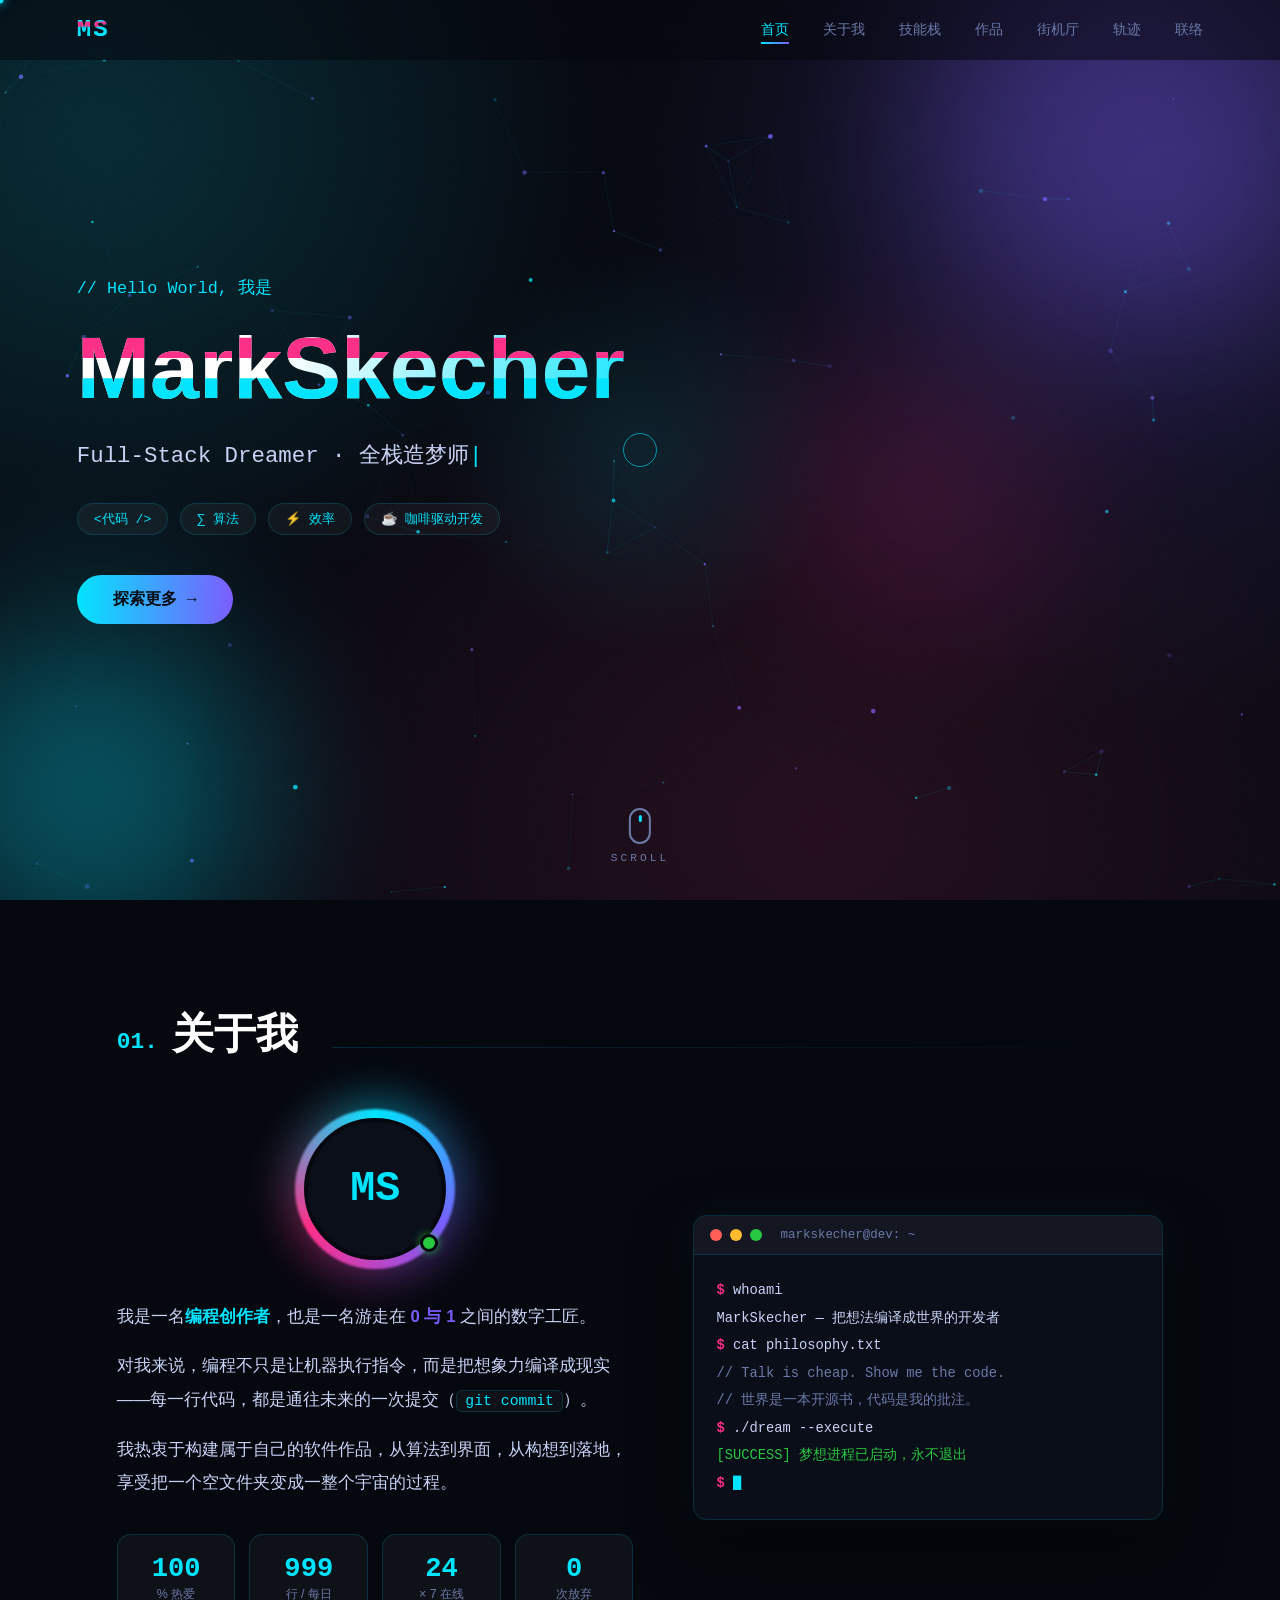
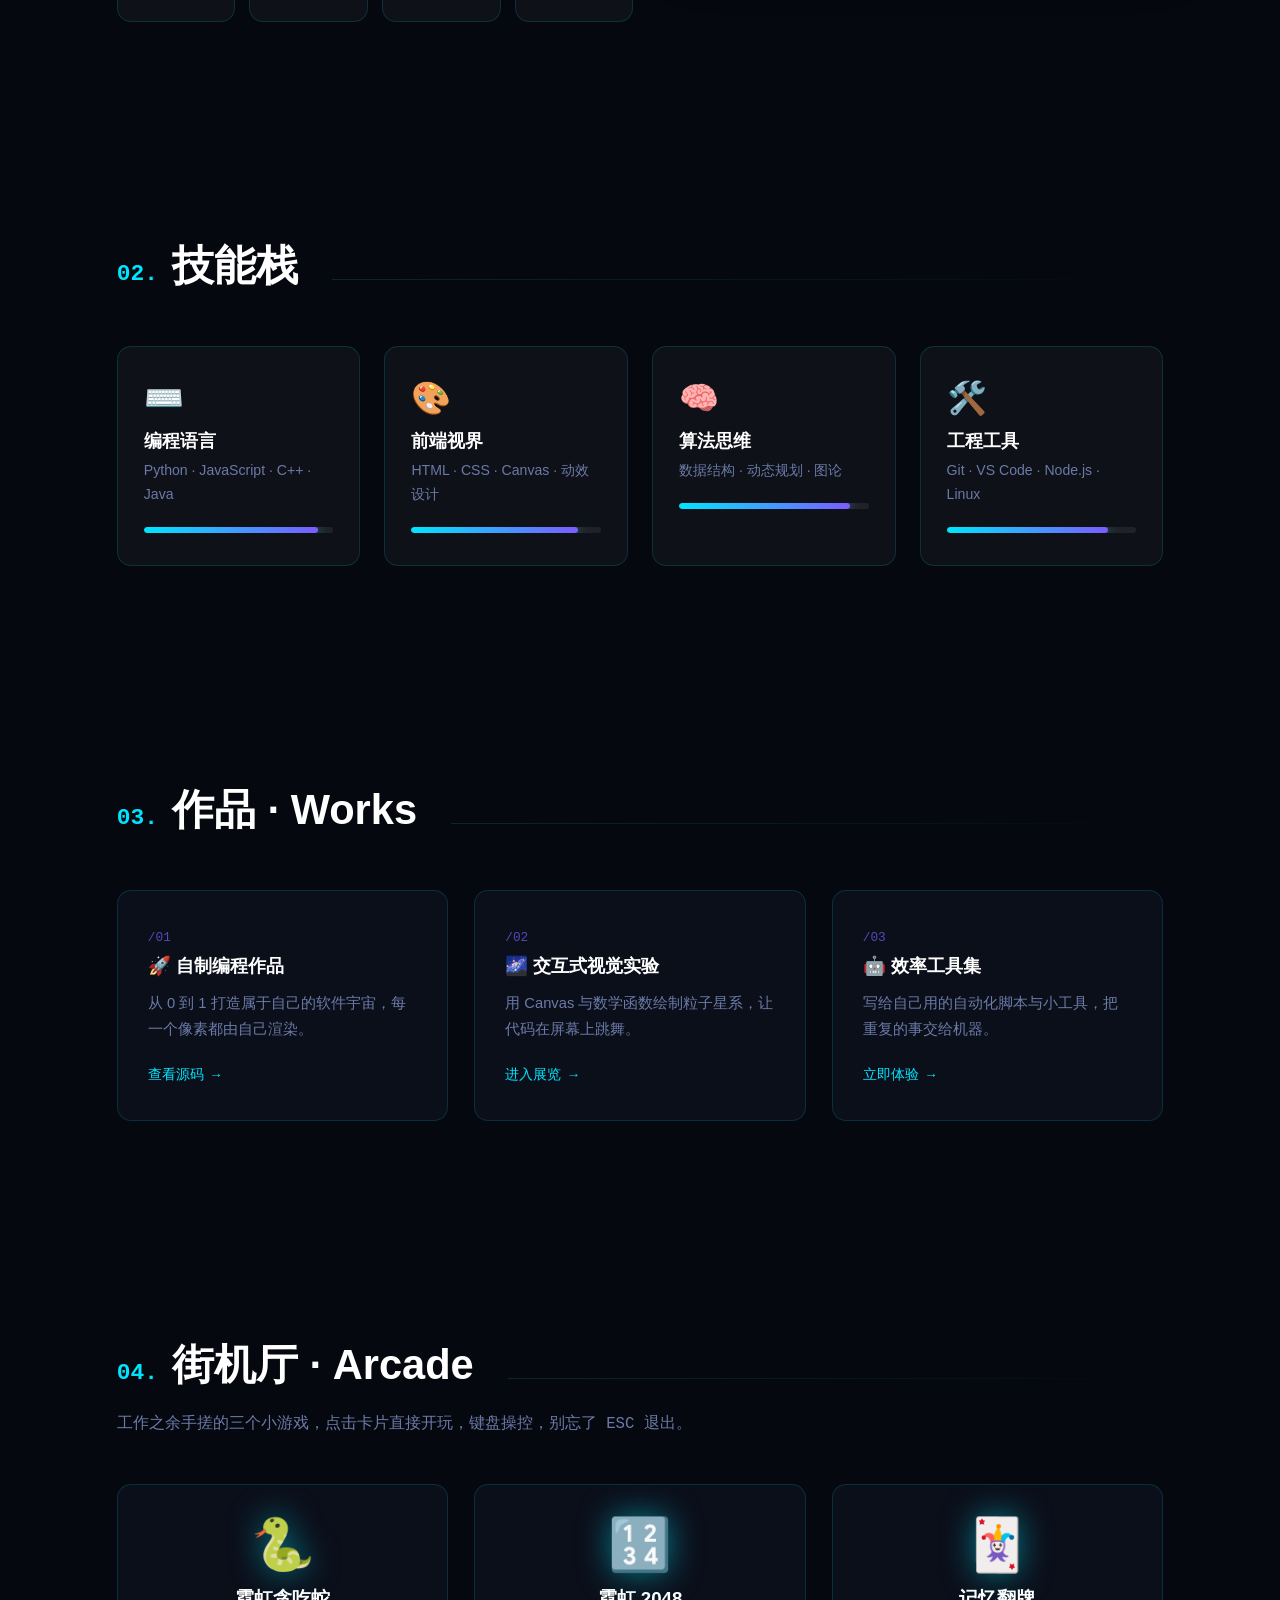
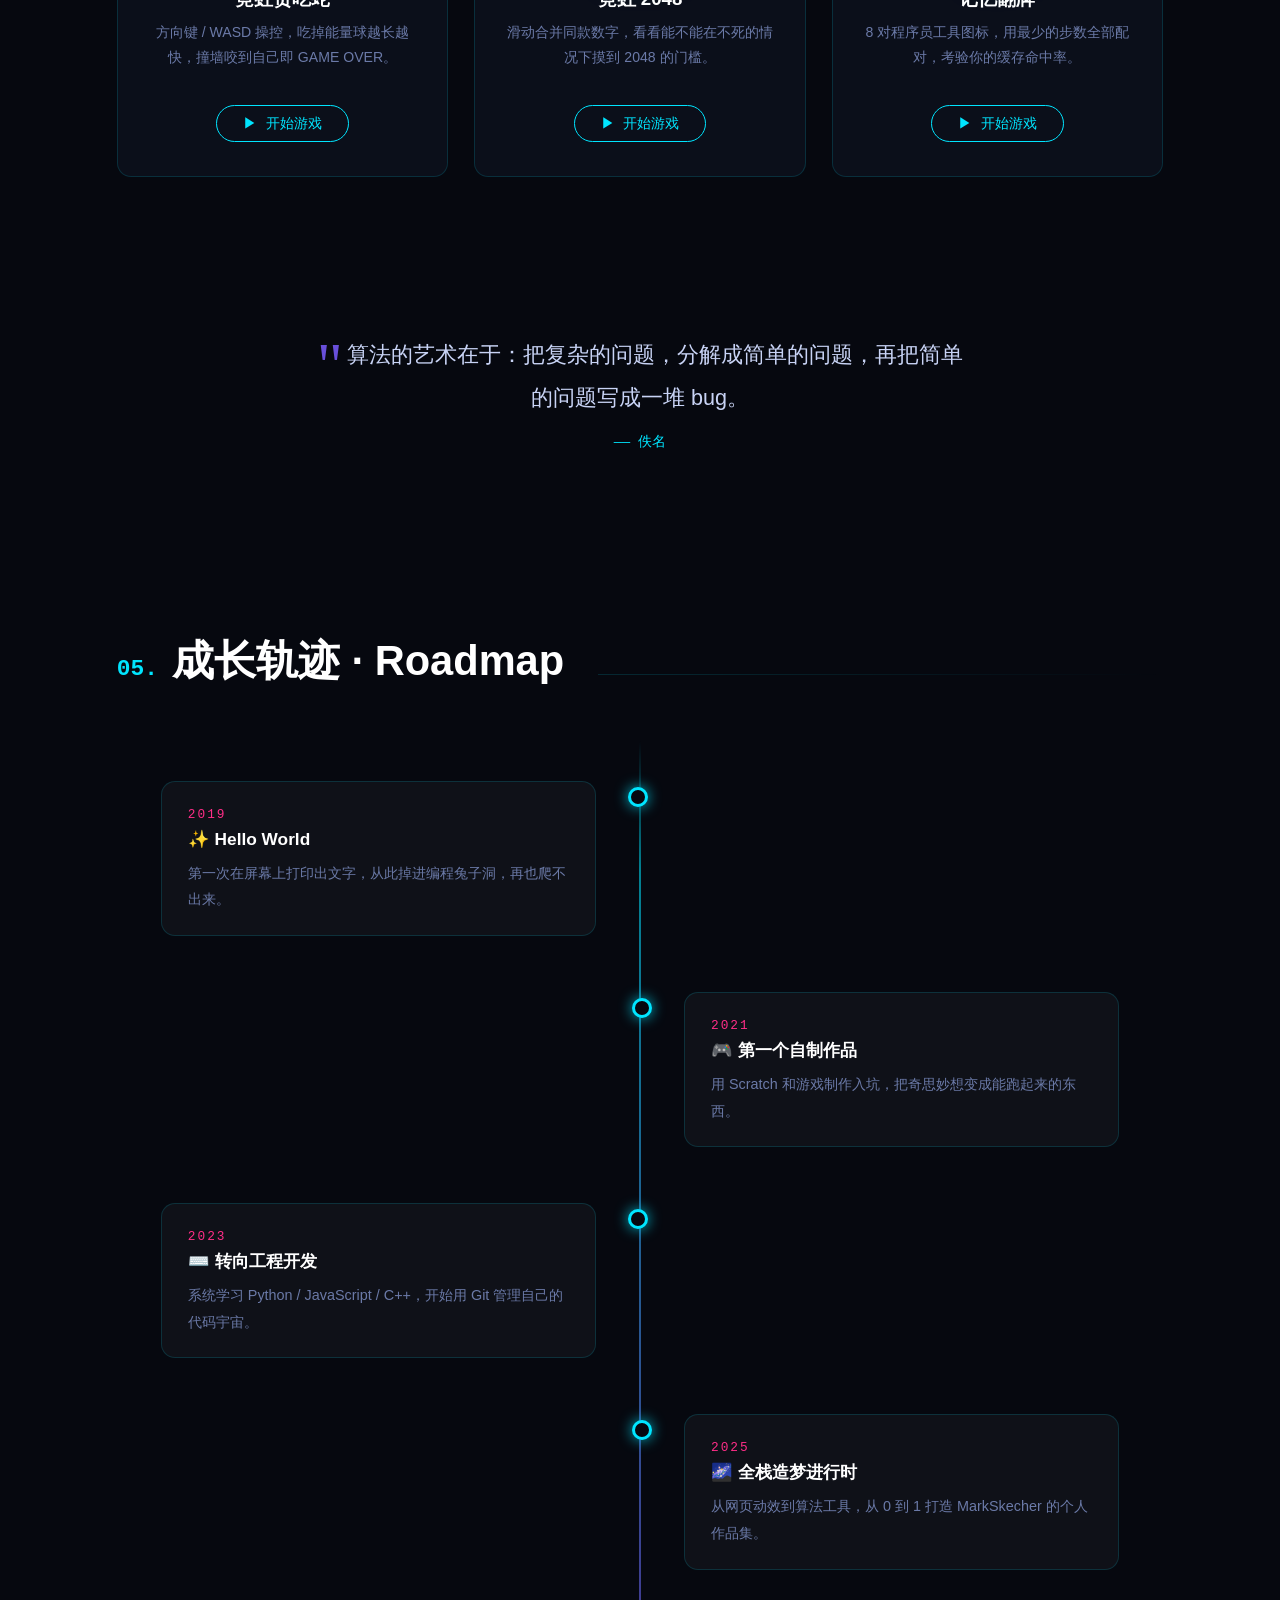
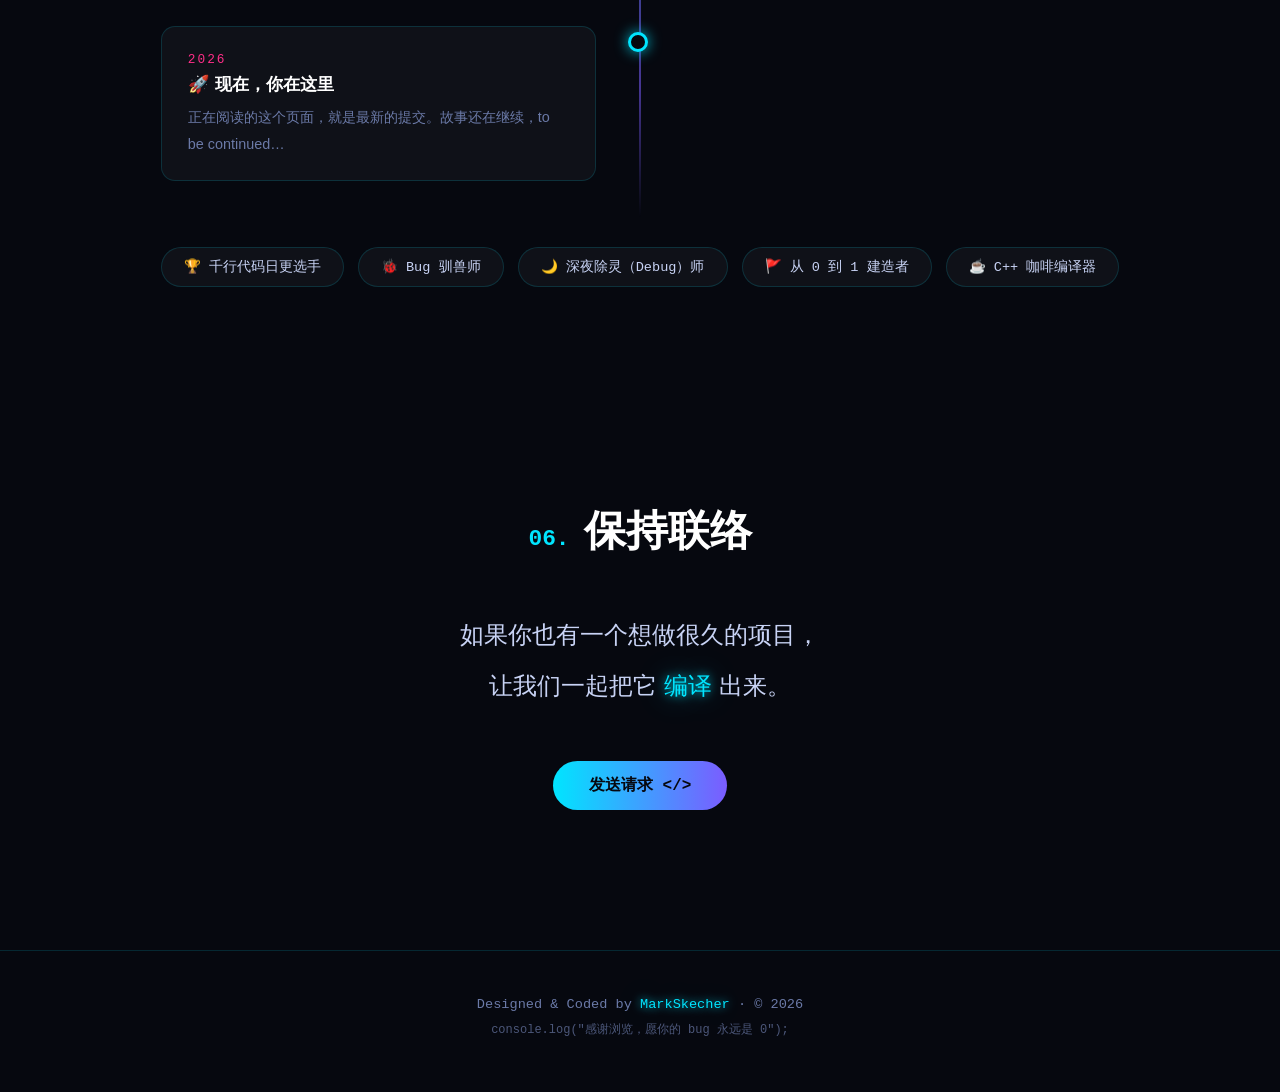
==== index.html @ a8b6ced0 "Add files via upload" ====
<!DOCTYPE html>
<html lang="zh-CN">
<head>
  <meta charset="UTF-8">
  <meta name="viewport" content="width=device-width, initial-scale=1.0">
  <title>MarkSkecher · 个人简介</title>

  <!-- 分模块样式 -->
  <link rel="stylesheet" href="css/base.css">
  <link rel="stylesheet" href="css/layout.css">
  <link rel="stylesheet" href="css/components.css">
  <link rel="stylesheet" href="css/effects.css">
  <link rel="stylesheet" href="css/games.css">
</head>
<body>

  <!-- 开场加载动画 -->
  <div id="loader" class="loader">
    <div class="loader-logo glitch" data-text="MS">MS</div>
    <div class="loader-bar"><span></span></div>
    <p class="loader-text">INITIALIZING<span class="loader-dots">...</span></p>
  </div>

  <!-- 自定义光标 -->
  <div class="cursor-dot"></div>
  <div class="cursor-ring"></div>

  <!-- 顶部滚动进度条 -->
  <div class="scroll-progress"><span id="scroll-bar"></span></div>

  <!-- 粒子背景画布 -->
  <canvas id="particle-canvas"></canvas>

  <!-- 噪点纹理覆盖层 -->
  <div class="noise-overlay"></div>

  <!-- 导航栏 -->
  <nav class="navbar">
    <div class="logo glitch" data-text="MS">MS</div>
    <ul class="nav-links">
      <li><a href="#hero" class="active">首页</a></li>
      <li><a href="#about">关于我</a></li>
      <li><a href="#skills">技能栈</a></li>
      <li><a href="#works">作品</a></li>
      <li><a href="#games">街机厅</a></li>
      <li><a href="#roadmap">轨迹</a></li>
      <li><a href="#contact">联络</a></li>
    </ul>
    <div class="burger"><span></span><span></span><span></span></div>
  </nav>

  <!-- 首屏 Hero -->
  <header id="hero" class="hero">
    <div class="orb orb-1"></div>
    <div class="orb orb-2"></div>
    <div class="orb orb-3"></div>
    <div class="aurora"></div>

    <div class="hero-content">
      <p class="hero-greet reveal">// Hello World, 我是</p>
      <h1 class="hero-name glitch" data-text="MarkSkecher">MarkSkecher</h1>
      <p class="hero-typing"><span id="typewriter"></span><span class="cursor">|</span></p>
      <div class="hero-tags">
        <span class="tag">&lt;代码 /&gt;</span>
        <span class="tag">∑ 算法</span>
        <span class="tag">⚡ 效率</span>
        <span class="tag">☕ 咖啡驱动开发</span>
      </div>
      <a href="#about" class="btn-glow magnetic">探索更多<span class="btn-arrow">→</span></a>
    </div>

    <div class="scroll-hint">
      <div class="mouse"><div class="wheel"></div></div>
      <span>SCROLL</span>
    </div>
  </header>

  <!-- 关于我 -->
  <section id="about" class="section">
    <h2 class="section-title reveal"><span class="index">01.</span>关于我</h2>
    <div class="about-grid">
      <div class="about-text reveal">
        <div class="avatar-frame">
          <img src="images/avatar.jpg" alt="MarkSkecher 头像" onerror="this.classList.add('missing')">
          <span class="avatar-fallback">MS</span>
          <span class="avatar-status" title="在线"></span>
        </div>
        <p>我是一名<strong>编程创作者</strong>，也是一名游走在 <em>0 与 1</em> 之间的数字工匠。</p>
        <p>对我来说，编程不只是让机器执行指令，而是把想象力编译成现实——每一行代码，都是通往未来的一次提交（<code>git commit</code>）。</p>
        <p>我热衷于构建属于自己的软件作品，从算法到界面，从构想到落地，享受把一个空文件夹变成一整个宇宙的过程。</p>
        <div class="stats">
          <div class="stat"><span class="stat-num" data-count="100">0</span><span class="stat-label">% 热爱</span></div>
          <div class="stat"><span class="stat-num" data-count="999">0</span><span class="stat-label">行 / 每日</span></div>
          <div class="stat"><span class="stat-num" data-count="24">0</span><span class="stat-label">× 7 在线</span></div>
          <div class="stat"><span class="stat-num" data-count="0">0</span><span class="stat-label">次放弃</span></div>
        </div>
      </div>
      <div class="terminal reveal tilt">
        <div class="terminal-bar">
          <i class="dot red"></i><i class="dot yellow"></i><i class="dot green"></i>
          <span class="terminal-title">markskecher@dev: ~</span>
        </div>
        <pre class="terminal-body"><code><span class="ln-prompt">$</span> whoami
<span class="ln-out">MarkSkecher — 把想法编译成世界的开发者</span>
<span class="ln-prompt">$</span> cat philosophy.txt
<span class="ln-comment">// Talk is cheap. Show me the code.</span>
<span class="ln-comment">// 世界是一本开源书，代码是我的批注。</span>
<span class="ln-prompt">$</span> ./dream --execute
<span class="ln-ok">[SUCCESS] 梦想进程已启动，永不退出</span>
<span class="ln-prompt">$</span> <span class="terminal-cursor">█</span></code></pre>
      </div>
    </div>
  </section>

  <!-- 技能栈 -->
  <section id="skills" class="section">
    <h2 class="section-title reveal"><span class="index">02.</span>技能栈</h2>
    <div class="skills-grid">
      <div class="skill-card reveal tilt">
        <div class="skill-icon">⌨️</div>
        <h3>编程语言</h3>
        <p>Python · JavaScript · C++ · Java</p>
        <div class="bar"><div class="bar-fill" style="--w:92%"></div></div>
      </div>
      <div class="skill-card reveal tilt">
        <div class="skill-icon">🎨</div>
        <h3>前端视界</h3>
        <p>HTML · CSS · Canvas · 动效设计</p>
        <div class="bar"><div class="bar-fill" style="--w:88%"></div></div>
      </div>
      <div class="skill-card reveal tilt">
        <div class="skill-icon">🧠</div>
        <h3>算法思维</h3>
        <p>数据结构 · 动态规划 · 图论</p>
        <div class="bar"><div class="bar-fill" style="--w:90%"></div></div>
      </div>
      <div class="skill-card reveal tilt">
        <div class="skill-icon">🛠️</div>
        <h3>工程工具</h3>
        <p>Git · VS Code · Node.js · Linux</p>
        <div class="bar"><div class="bar-fill" style="--w:85%"></div></div>
      </div>
    </div>
  </section>

  <!-- 作品 -->
  <section id="works" class="section">
    <h2 class="section-title reveal"><span class="index">03.</span>作品 · Works</h2>
    <div class="works-grid">
      <a class="work-card reveal tilt" href="javascript:void(0)">
        <div class="work-glow"></div>
        <span class="work-index">/01</span>
        <h3>🚀 自制编程作品</h3>
        <p>从 0 到 1 打造属于自己的软件宇宙，每一个像素都由自己渲染。</p>
        <span class="work-link">查看源码 →</span>
      </a>
      <a class="work-card reveal tilt" href="javascript:void(0)">
        <div class="work-glow"></div>
        <span class="work-index">/02</span>
        <h3>🌌 交互式视觉实验</h3>
        <p>用 Canvas 与数学函数绘制粒子星系，让代码在屏幕上跳舞。</p>
        <span class="work-link">进入展览 →</span>
      </a>
      <a class="work-card reveal tilt" href="javascript:void(0)">
        <div class="work-glow"></div>
        <span class="work-index">/03</span>
        <h3>🤖 效率工具集</h3>
        <p>写给自己用的自动化脚本与小工具，把重复的事交给机器。</p>
        <span class="work-link">立即体验 →</span>
      </a>
    </div>
  </section>

  <!-- 街机厅 · 小游戏 -->
  <section id="games" class="section">
    <h2 class="section-title reveal"><span class="index">04.</span>街机厅 · Arcade</h2>
    <p class="section-lead reveal">工作之余手搓的三个小游戏，点击卡片直接开玩，键盘操控，别忘了 ESC 退出。</p>
    <div class="games-grid">
      <div class="game-card reveal" data-game="snake">
        <div class="game-preview">🐍</div>
        <h3>霓虹贪吃蛇</h3>
        <p>方向键 / WASD 操控，吃掉能量球越长越快，撞墙咬到自己即 GAME OVER。</p>
        <span class="btn-play">▶ 开始游戏</span>
      </div>
      <div class="game-card reveal" data-game="game2048">
        <div class="game-preview">🔢</div>
        <h3>霓虹 2048</h3>
        <p>滑动合并同款数字，看看能不能在不死的情况下摸到 2048 的门槛。</p>
        <span class="btn-play">▶ 开始游戏</span>
      </div>
      <div class="game-card reveal" data-game="memory">
        <div class="game-preview">🃏</div>
        <h3>记忆翻牌</h3>
        <p>8 对程序员工具图标，用最少的步数全部配对，考验你的缓存命中率。</p>
        <span class="btn-play">▶ 开始游戏</span>
      </div>
    </div>
  </section>

  <!-- 编程箴言轮播 -->
  <div class="credo reveal">
    <span class="credo-mark">"</span>
    <p id="credo-text">算法的艺术在于：把复杂的问题，分解成简单的问题，再把简单的问题写成一堆 bug。</p>
    <span class="credo-author" id="credo-author">—— 佚名</span>
  </div>

  <!-- 成长轨迹 -->
  <section id="roadmap" class="section">
    <h2 class="section-title reveal"><span class="index">05.</span>成长轨迹 · Roadmap</h2>
    <div class="timeline">
      <div class="t-item reveal">
        <div class="t-card">
          <time>2019</time>
          <h3>✨ Hello World</h3>
          <p>第一次在屏幕上打印出文字，从此掉进编程兔子洞，再也爬不出来。</p>
        </div>
      </div>
      <div class="t-item reveal">
        <div class="t-card">
          <time>2021</time>
          <h3>🎮 第一个自制作品</h3>
          <p>用 Scratch 和游戏制作入坑，把奇思妙想变成能跑起来的东西。</p>
        </div>
      </div>
      <div class="t-item reveal">
        <div class="t-card">
          <time>2023</time>
          <h3>⌨️ 转向工程开发</h3>
          <p>系统学习 Python / JavaScript / C++，开始用 Git 管理自己的代码宇宙。</p>
        </div>
      </div>
      <div class="t-item reveal">
        <div class="t-card">
          <time>2025</time>
          <h3>🌌 全栈造梦进行时</h3>
          <p>从网页动效到算法工具，从 0 到 1 打造 MarkSkecher 的个人作品集。</p>
        </div>
      </div>
      <div class="t-item reveal">
        <div class="t-card">
          <time>2026</time>
          <h3>🚀 现在，你在这里</h3>
          <p>正在阅读的这个页面，就是最新的提交。故事还在继续，to be continued…</p>
        </div>
      </div>
    </div>
    <div class="badges reveal">
      <span class="badge">🏆 千行代码日更选手</span>
      <span class="badge">🐞 Bug 驯兽师</span>
      <span class="badge">🌙 深夜除灵（Debug）师</span>
      <span class="badge">🚩 从 0 到 1 建造者</span>
      <span class="badge">☕ C++ 咖啡编译器</span>
    </div>
  </section>

  <!-- 联络 -->
  <section id="contact" class="section contact">
    <h2 class="section-title reveal center"><span class="index">06.</span>保持联络</h2>
    <p class="contact-text reveal">如果你也有一个想做很久的项目，<br>让我们一起把它 <span class="neon">编译</span> 出来。</p>
    <a href="mailto:scratch202161@outlook.com" class="btn-glow magnetic reveal">发送请求 &lt;/&gt;</a>
  </section>

  <footer class="footer">
    <p>Designed &amp; Coded by <span class="neon">MarkSkecher</span> · © 2026</p>
    <p class="footer-sub">console.log("感谢浏览，愿你的 bug 永远是 0");</p>
  </footer>

  <!-- 游戏弹窗 -->
  <div class="game-modal" id="game-modal" aria-hidden="true">
    <div class="game-modal-box">
      <div class="game-modal-head">
        <span class="game-modal-title" id="game-title">游戏</span>
        <span class="game-score">SCORE <b id="game-score">0</b></span>
        <button class="game-close" id="game-close" title="退出 (ESC)">✕</button>
      </div>
      <div class="game-stage" id="game-stage"></div>
      <p class="game-hint" id="game-hint"></p>
    </div>
  </div>

  <!-- 分模块脚本 -->
  <script src="js/particles.js"></script>
  <script src="js/typing.js"></script>
  <script src="js/effects.js"></script>
  <script src="js/games/snake.js"></script>
  <script src="js/games/game2048.js"></script>
  <script src="js/games/memory.js"></script>
  <script src="js/games-hub.js"></script>
  <script src="js/quotes.js"></script>
  <script src="js/main.js"></script>
</body>
</html>
---- css/base.css ----
/* ============================================================
   base.css · 设计令牌 / 重置 / 全局排版
   ============================================================ */

:root {
  --bg: #06080f;
  --bg-soft: #0b0f1a;
  --neon: #00e5ff;
  --neon-2: #7b5cff;
  --neon-3: #ff2e88;
  --text: #c8d3f5;
  --text-dim: #6b7aa8;
  --card: rgba(255, 255, 255, 0.04);
  --border: rgba(0, 229, 255, 0.15);
  --radius: 14px;
  --font-mono: "Cascadia Code", "JetBrains Mono", Consolas, monospace;
  --ease-out: cubic-bezier(0.2, 0.8, 0.2, 1);
}

* { margin: 0; padding: 0; box-sizing: border-box; }

html { scroll-behavior: smooth; }

body {
  background: var(--bg);
  color: var(--text);
  font-family: "Segoe UI", "Microsoft YaHei", sans-serif;
  overflow-x: hidden;
  cursor: none; /* 交给自定义光标 */
}

a { cursor: none; }

::selection { background: var(--neon); color: var(--bg); }

/* 定制滚动条 */
::-webkit-scrollbar { width: 8px; }
::-webkit-scrollbar-track { background: var(--bg); }
::-webkit-scrollbar-thumb {
  background: linear-gradient(var(--neon), var(--neon-2));
  border-radius: 4px;
}

h1, h2, h3 { line-height: 1.15; }

.neon {
  color: var(--neon);
  text-shadow: 0 0 10px rgba(0, 229, 255, 0.8), 0 0 30px rgba(0, 229, 255, 0.4);
}

/* 触屏设备恢复默认光标 */
@media (hover: none) {
  body, a { cursor: auto; }
  .cursor-dot, .cursor-ring { display: none; }
}
---- css/layout.css ----
/* ============================================================
   layout.css · 页面骨架 / 导航 / Hero / 区块 / 响应式
   ============================================================ */

/* ---------- 背景层 ---------- */
#particle-canvas {
  position: fixed;
  inset: 0;
  z-index: 0;
  pointer-events: none;
}

/* ---------- 导航栏 ---------- */
.navbar {
  position: fixed;
  top: 0; left: 0; right: 0;
  z-index: 100;
  display: flex;
  align-items: center;
  justify-content: space-between;
  padding: 16px 6vw;
  background: rgba(6, 8, 15, 0.55);
  backdrop-filter: blur(14px);
  border-bottom: 1px solid transparent;
  transition: border-color 0.4s, padding 0.4s;
}
.navbar.scrolled {
  border-bottom-color: var(--border);
  padding: 10px 6vw;
}

.logo {
  font-family: var(--font-mono);
  font-size: 1.5rem;
  font-weight: 700;
  color: var(--neon);
  letter-spacing: 2px;
}

.nav-links {
  display: flex;
  gap: 34px;
  list-style: none;
}
.nav-links a {
  color: var(--text-dim);
  text-decoration: none;
  font-size: 0.9rem;
  font-family: var(--font-mono);
  position: relative;
  transition: color 0.3s;
}
.nav-links a::after {
  content: "";
  position: absolute;
  left: 0; bottom: -6px;
  width: 0; height: 2px;
  background: linear-gradient(90deg, var(--neon), var(--neon-2));
  transition: width 0.3s;
}
.nav-links a:hover, .nav-links a.active { color: var(--neon); }
.nav-links a:hover::after, .nav-links a.active::after { width: 100%; }

.burger { display: none; cursor: pointer; }
.burger span {
  display: block;
  width: 24px; height: 2px;
  background: var(--neon);
  margin: 5px 0;
  transition: 0.3s;
}

/* ---------- Hero ---------- */
.hero {
  position: relative;
  z-index: 1;
  min-height: 100vh;
  display: flex;
  align-items: center;
  padding: 0 6vw;
  overflow: hidden;
}

.hero-content { max-width: 860px; position: relative; z-index: 2; }

.hero-greet {
  font-family: var(--font-mono);
  color: var(--neon);
  font-size: 1.05rem;
  margin-bottom: 18px;
}

.hero-name {
  font-size: clamp(2.8rem, 8vw, 5.5rem);
  font-weight: 900;
  background: linear-gradient(120deg, #fff 20%, var(--neon) 55%, var(--neon-2));
  background-size: 200% auto;
  -webkit-background-clip: text;
  background-clip: text;
  -webkit-text-fill-color: transparent;
  animation: shine 6s linear infinite;
}
@keyframes shine { to { background-position: 200% center; } }

.hero-typing {
  font-family: var(--font-mono);
  font-size: clamp(1rem, 2.5vw, 1.4rem);
  color: var(--text);
  margin-top: 20px;
  min-height: 1.6em;
}
.cursor {
  color: var(--neon);
  animation: blink 0.9s steps(1) infinite;
}
@keyframes blink { 50% { opacity: 0; } }

.hero-tags {
  display: flex;
  flex-wrap: wrap;
  gap: 12px;
  margin-top: 28px;
}

/* 滚动提示 */
.scroll-hint {
  position: absolute;
  bottom: 36px; left: 50%;
  transform: translateX(-50%);
  display: flex;
  flex-direction: column;
  align-items: center;
  gap: 8px;
  color: var(--text-dim);
  font-family: var(--font-mono);
  font-size: 0.7rem;
  letter-spacing: 3px;
  z-index: 2;
}
.mouse {
  width: 22px; height: 36px;
  border: 2px solid var(--text-dim);
  border-radius: 12px;
  display: flex;
  justify-content: center;
  padding-top: 5px;
}
.wheel {
  width: 3px; height: 7px;
  background: var(--neon);
  border-radius: 2px;
  animation: wheel 1.6s ease-in-out infinite;
}
@keyframes wheel {
  0% { transform: translateY(0); opacity: 1; }
  70% { transform: translateY(12px); opacity: 0; }
  100% { opacity: 0; }
}

/* ---------- 通用 Section ---------- */
.section {
  position: relative;
  z-index: 1;
  padding: 110px 6vw;
  max-width: 1200px;
  margin: 0 auto;
}

.section-title {
  font-size: clamp(1.8rem, 4vw, 2.6rem);
  color: #fff;
  margin-bottom: 56px;
  display: flex;
  align-items: baseline;
  gap: 14px;
}
.section-title.center { justify-content: center; }
.section-title.center::after { display: none; }
.section-title::after {
  content: "";
  flex: 1;
  height: 1px;
  margin-left: 20px;
  background: linear-gradient(90deg, var(--border), transparent);
}
.index {
  font-family: var(--font-mono);
  font-size: 0.55em;
  color: var(--neon);
}

/* ---------- 关于我 ---------- */
.about-grid {
  display: grid;
  grid-template-columns: 1.1fr 1fr;
  gap: 60px;
  align-items: center;
}
.about-text p {
  font-size: 1.05rem;
  line-height: 2;
  margin-bottom: 16px;
}
.about-text strong { color: var(--neon); }
.about-text em { font-style: normal; color: var(--neon-2); font-weight: 700; }
.about-text code {
  font-family: var(--font-mono);
  background: var(--card);
  border: 1px solid var(--border);
  border-radius: 6px;
  padding: 2px 8px;
  color: var(--neon);
  font-size: 0.88em;
}

.stats {
  display: grid;
  grid-template-columns: repeat(4, 1fr);
  gap: 14px;
  margin-top: 34px;
}

/* ---------- 技能 / 作品 网格 ---------- */
.skills-grid {
  display: grid;
  grid-template-columns: repeat(auto-fit, minmax(240px, 1fr));
  gap: 24px;
}
.works-grid {
  display: grid;
  grid-template-columns: repeat(auto-fit, minmax(280px, 1fr));
  gap: 26px;
}

/* ---------- 联络 ---------- */
.contact { text-align: center; padding-bottom: 140px; }
.contact-text {
  font-size: clamp(1.1rem, 2.6vw, 1.5rem);
  line-height: 2.1;
  margin-bottom: 10px;
}

/* ---------- 页脚 ---------- */
.footer {
  position: relative;
  z-index: 1;
  text-align: center;
  padding: 40px 20px 50px;
  border-top: 1px solid var(--border);
  font-family: var(--font-mono);
  font-size: 0.85rem;
  color: var(--text-dim);
  line-height: 2;
}
.footer-sub { font-size: 0.75rem; opacity: 0.7; }

/* ---------- 响应式 ---------- */
@media (max-width: 900px) {
  .about-grid { grid-template-columns: 1fr; }
  .stats { grid-template-columns: repeat(2, 1fr); }
}
@media (max-width: 720px) {
  .burger { display: block; }
  .nav-links {
    position: fixed;
    top: 60px; right: -100%;
    flex-direction: column;
    background: rgba(6, 8, 15, 0.96);
    backdrop-filter: blur(18px);
    width: 70%;
    height: 100vh;
    padding: 50px 40px;
    gap: 28px;
    transition: right 0.4s var(--ease-out);
    border-left: 1px solid var(--border);
  }
  .nav-links.open { right: 0; }
}
---- css/components.css ----
/* ============================================================
   components.css · 标签 / 按钮 / 卡片 / 终端 / 加载器 / 光标
   ============================================================ */

/* ---------- 标签 ---------- */
.tag {
  font-family: var(--font-mono);
  font-size: 0.82rem;
  color: var(--neon);
  border: 1px solid var(--border);
  border-radius: 999px;
  padding: 6px 16px;
  background: var(--card);
  transition: 0.3s;
}
.tag:hover {
  border-color: var(--neon);
  box-shadow: 0 0 16px rgba(0, 229, 255, 0.35);
  transform: translateY(-2px);
}

/* ---------- 发光按钮 ---------- */
.btn-glow {
  display: inline-flex;
  align-items: center;
  gap: 10px;
  margin-top: 40px;
  padding: 14px 36px;
  font-family: var(--font-mono);
  font-size: 1rem;
  color: var(--bg);
  background: linear-gradient(90deg, var(--neon), var(--neon-2));
  border-radius: 999px;
  text-decoration: none;
  font-weight: 700;
  position: relative;
  transition: box-shadow 0.3s;
  will-change: transform;
}
.btn-glow::before {
  content: "";
  position: absolute;
  inset: 0;
  border-radius: inherit;
  background: linear-gradient(90deg, var(--neon), var(--neon-2));
  filter: blur(14px);
  opacity: 0;
  z-index: -1;
  transition: opacity 0.3s;
}
.btn-glow:hover {
  box-shadow: 0 10px 40px rgba(0, 229, 255, 0.4);
}
.btn-glow:hover::before { opacity: 0.7; }
.btn-arrow { transition: transform 0.3s; }
.btn-glow:hover .btn-arrow { transform: translateX(6px); }

/* ---------- 统计块 ---------- */
.stat {
  text-align: center;
  padding: 18px 6px;
  background: var(--card);
  border: 1px solid var(--border);
  border-radius: var(--radius);
  transition: 0.3s;
}
.stat:hover {
  border-color: var(--neon);
  box-shadow: 0 0 20px rgba(0, 229, 255, 0.2);
  transform: translateY(-4px);
}
.stat-num {
  display: block;
  font-family: var(--font-mono);
  font-size: 1.7rem;
  font-weight: 700;
  color: var(--neon);
}
.stat-label { font-size: 0.78rem; color: var(--text-dim); }

/* ---------- 终端窗口 ---------- */
.terminal {
  background: #0a0e18;
  border: 1px solid var(--border);
  border-radius: var(--radius);
  overflow: hidden;
  box-shadow: 0 24px 60px rgba(0, 0, 0, 0.6), 0 0 40px rgba(0, 229, 255, 0.06);
  transform-style: preserve-3d;
  transition: transform 0.2s ease-out;
}
.terminal-bar {
  display: flex;
  align-items: center;
  gap: 8px;
  padding: 12px 16px;
  background: rgba(255, 255, 255, 0.04);
  border-bottom: 1px solid var(--border);
}
.dot { width: 12px; height: 12px; border-radius: 50%; }
.dot.red { background: #ff5f57; }
.dot.yellow { background: #febc2e; }
.dot.green { background: #28c840; }
.terminal-title {
  margin-left: 10px;
  font-family: var(--font-mono);
  font-size: 0.78rem;
  color: var(--text-dim);
}
.terminal-body {
  padding: 22px;
  font-family: var(--font-mono);
  font-size: 0.86rem;
  line-height: 2;
  overflow-x: auto;
}
.ln-prompt { color: var(--neon-3); font-weight: 700; }
.ln-out { color: var(--text); }
.ln-comment { color: var(--text-dim); }
.ln-ok { color: #28c840; }
.terminal-cursor { color: var(--neon); animation: blink 1s steps(1) infinite; }

/* ---------- 技能卡 ---------- */
.skill-card {
  background: var(--card);
  border: 1px solid var(--border);
  border-radius: var(--radius);
  padding: 32px 26px;
  position: relative;
  overflow: hidden;
  transition: border-color 0.35s;
  transform-style: preserve-3d;
}
.skill-card:hover { border-color: var(--neon); }
.skill-icon { font-size: 2rem; margin-bottom: 14px; }
.skill-card h3 { color: #fff; margin-bottom: 8px; font-size: 1.1rem; }
.skill-card p { color: var(--text-dim); font-size: 0.88rem; margin-bottom: 20px; line-height: 1.7; }

.bar {
  height: 6px;
  background: rgba(255, 255, 255, 0.07);
  border-radius: 3px;
  overflow: hidden;
}
.bar-fill {
  height: 100%;
  width: 0;
  border-radius: 3px;
  background: linear-gradient(90deg, var(--neon), var(--neon-2));
  box-shadow: 0 0 12px rgba(0, 229, 255, 0.6);
  transition: width 1.4s var(--ease-out);
}
.skill-card.in-view .bar-fill { width: var(--w); }

/* ---------- 作品卡 ---------- */
.work-card {
  position: relative;
  display: block;
  text-decoration: none;
  background: var(--bg-soft);
  border: 1px solid var(--border);
  border-radius: var(--radius);
  padding: 36px 30px;
  overflow: hidden;
  transform-style: preserve-3d;
  transition: box-shadow 0.35s, border-color 0.35s;
}
.work-card:hover {
  border-color: var(--neon);
  box-shadow: 0 24px 50px rgba(0, 0, 0, 0.5);
}
.work-glow {
  position: absolute;
  inset: -60%;
  background: conic-gradient(from 0deg, transparent 70%, var(--neon) 85%, var(--neon-2) 100%);
  opacity: 0;
  animation: spin 4s linear infinite;
  transition: opacity 0.4s;
}
.work-card:hover .work-glow { opacity: 0.25; }
@keyframes spin { to { transform: rotate(360deg); } }
.work-index {
  font-family: var(--font-mono);
  font-size: 0.8rem;
  color: var(--neon-2);
  opacity: 0.7;
}
.work-card h3 { color: #fff; font-size: 1.15rem; margin: 10px 0 14px; position: relative; }
.work-card p {
  color: var(--text-dim);
  font-size: 0.92rem;
  line-height: 1.8;
  margin-bottom: 22px;
  position: relative;
}
.work-link {
  font-family: var(--font-mono);
  font-size: 0.85rem;
  color: var(--neon);
  position: relative;
  transition: letter-spacing 0.3s;
}
.work-card:hover .work-link { letter-spacing: 2px; }

/* ---------- 开场加载动画 ---------- */
.loader {
  position: fixed;
  inset: 0;
  z-index: 9999;
  background: var(--bg);
  display: flex;
  flex-direction: column;
  align-items: center;
  justify-content: center;
  gap: 22px;
  transition: opacity 0.6s, visibility 0.6s;
}
.loader.hidden { opacity: 0; visibility: hidden; }
.loader-logo {
  font-family: var(--font-mono);
  font-size: 4rem;
  font-weight: 900;
  color: var(--neon);
}
.loader-bar {
  width: 220px; height: 3px;
  background: rgba(255, 255, 255, 0.08);
  border-radius: 3px;
  overflow: hidden;
}
.loader-bar span {
  display: block;
  height: 100%;
  width: 0;
  background: linear-gradient(90deg, var(--neon), var(--neon-2));
  animation: load 1.6s var(--ease-out) forwards;
}
@keyframes load { to { width: 100%; } }
.loader-text {
  font-family: var(--font-mono);
  font-size: 0.8rem;
  letter-spacing: 4px;
  color: var(--text-dim);
}
.loader-dots { animation: blink 1s steps(1) infinite; }

/* ---------- 自定义光标 ---------- */
.cursor-dot,
.cursor-ring {
  position: fixed;
  top: 0; left: 0;
  z-index: 10000;
  pointer-events: none;
  border-radius: 50%;
  transform: translate(-50%, -50%);
}
.cursor-dot {
  width: 7px; height: 7px;
  background: var(--neon);
  box-shadow: 0 0 10px var(--neon);
}
.cursor-ring {
  width: 34px; height: 34px;
  border: 1.5px solid rgba(0, 229, 255, 0.6);
  transition: width 0.25s, height 0.25s, border-color 0.25s, background 0.25s;
}
.cursor-ring.hovering {
  width: 56px; height: 56px;
  background: rgba(0, 229, 255, 0.08);
  border-color: var(--neon);
}

/* ---------- 顶部滚动进度条 ---------- */
.scroll-progress {
  position: fixed;
  top: 0; left: 0; right: 0;
  height: 3px;
  z-index: 200;
  background: transparent;
}
#scroll-bar {
  display: block;
  height: 100%;
  width: 0;
  background: linear-gradient(90deg, var(--neon), var(--neon-3), var(--neon-2));
  box-shadow: 0 0 12px rgba(0, 229, 255, 0.7);
}

/* ---------- 头像相框（关于我） ---------- */
.avatar-frame {
  position: relative;
  width: 150px; height: 150px;
  margin: 0 auto 36px;
  border-radius: 50%;
}
/* 旋转霓虹光环 */
.avatar-frame::before {
  content: "";
  position: absolute;
  inset: -5px;
  border-radius: 50%;
  background: conic-gradient(from 0deg, var(--neon), var(--neon-2), var(--neon-3), var(--neon));
  animation: spin 4s linear infinite;
  filter: blur(1px);
}
/* 光环辉光 */
.avatar-frame::after {
  content: "";
  position: absolute;
  inset: -14px;
  border-radius: 50%;
  background: conic-gradient(from 0deg, var(--neon), var(--neon-2), var(--neon-3), var(--neon));
  filter: blur(22px);
  opacity: 0.45;
  z-index: -1;
  animation: pulse-glow 3s ease-in-out infinite;
}
@keyframes pulse-glow {
  0%, 100% { opacity: 0.3; }
  50% { opacity: 0.6; }
}
.avatar-frame img {
  position: relative;
  z-index: 1;
  width: 100%; height: 100%;
  object-fit: cover;
  border-radius: 50%;
  border: 4px solid var(--bg);
  background: var(--bg);
  transition: transform 0.4s var(--ease-out);
}
.avatar-frame:hover img { transform: scale(1.06); }
/* 图片缺失时的兼容处理：显示 MS 初始头像 */
.avatar-frame img.missing { display: none; }
.avatar-fallback {
  position: absolute;
  inset: 4px;
  z-index: 1;
  display: none;
  align-items: center;
  justify-content: center;
  border-radius: 50%;
  background: var(--bg-soft);
  border: 4px solid var(--bg);
  font-family: var(--font-mono);
  font-size: 2.6rem;
  font-weight: 900;
  color: var(--neon);
}
.avatar-frame img.missing ~ .avatar-fallback { display: flex; }
/* 在线状态小绿点 */
.avatar-frame .avatar-status {
  position: absolute;
  right: 12px; bottom: 12px;
  z-index: 2;
  width: 18px; height: 18px;
  border-radius: 50%;
  background: #28c840;
  border: 3px solid var(--bg);
  box-shadow: 0 0 8px rgba(40, 200, 64, 0.8);
  animation: status-ping 2s ease-out infinite;
}
@keyframes status-ping {
  0% { box-shadow: 0 0 0 0 rgba(40, 200, 64, 0.6); }
  70% { box-shadow: 0 0 0 10px rgba(40, 200, 64, 0); }
  100% { box-shadow: 0 0 0 0 rgba(40, 200, 64, 0); }
}

/* ---------- 响应式补丁 ---------- */
@media (max-width: 900px) {
  .terminal { transform: none !important; }
  .skill-card, .work-card { transform: none !important; }
}
---- css/effects.css ----
/* ============================================================
   effects.css · 故障文字 / 光晕 / 极光 / 噪点 / 滚动显现
   ============================================================ */

/* ---------- Glitch 故障文字 ---------- */
.glitch { position: relative; }
.glitch::before, .glitch::after {
  content: attr(data-text);
  position: absolute;
  inset: 0;
  overflow: hidden;
  pointer-events: none;
}
.glitch::before {
  color: var(--neon-3);
  animation: glitch-a 3s infinite linear alternate-reverse;
  clip-path: inset(20% 0 60% 0);
}
.glitch::after {
  color: var(--neon);
  animation: glitch-b 2.4s infinite linear alternate-reverse;
  clip-path: inset(60% 0 15% 0);
}
@keyframes glitch-a {
  0%, 92% { transform: none; opacity: 0; }
  93% { transform: translate(-4px, 2px); opacity: 0.85; }
  96% { transform: translate(3px, -1px); opacity: 0.6; }
  100% { transform: none; opacity: 0; }
}
@keyframes glitch-b {
  0%, 90% { transform: none; opacity: 0; }
  91% { transform: translate(4px, -2px); opacity: 0.85; }
  95% { transform: translate(-3px, 1px); opacity: 0.6; }
  100% { transform: none; opacity: 0; }
}
/* Hero 大标题使用渐变填充，故障层需恢复可见颜色 */
.hero-name.glitch::before, .hero-name.glitch::after {
  -webkit-text-fill-color: initial;
  background: none;
}

/* ---------- 光晕球 ---------- */
.orb {
  position: absolute;
  border-radius: 50%;
  filter: blur(90px);
  opacity: 0.35;
  animation: float 12s ease-in-out infinite alternate;
  pointer-events: none;
}
.orb-1 { width: 420px; height: 420px; background: var(--neon-2); top: -80px; right: -60px; }
.orb-2 { width: 340px; height: 340px; background: var(--neon); bottom: -60px; left: -80px; animation-delay: -4s; }
.orb-3 { width: 260px; height: 260px; background: var(--neon-3); top: 40%; right: 18%; opacity: 0.18; animation-delay: -8s; }
@keyframes float {
  from { transform: translate(0, 0) scale(1); }
  to { transform: translate(40px, -50px) scale(1.15); }
}

/* ---------- 极光渐变层 ---------- */
.aurora {
  position: absolute;
  inset: -20%;
  z-index: 0;
  background:
    radial-gradient(40% 55% at 20% 25%, rgba(0, 229, 255, 0.16), transparent 70%),
    radial-gradient(45% 60% at 80% 30%, rgba(123, 92, 255, 0.18), transparent 70%),
    radial-gradient(50% 60% at 60% 80%, rgba(255, 46, 136, 0.12), transparent 70%);
  filter: blur(30px);
  animation: aurora 18s ease-in-out infinite alternate;
  pointer-events: none;
}
@keyframes aurora {
  0%   { transform: rotate(0deg) scale(1); opacity: 0.7; }
  50%  { transform: rotate(8deg) scale(1.12); opacity: 1; }
  100% { transform: rotate(-6deg) scale(1.05); opacity: 0.8; }
}

/* ---------- 噪点纹理覆盖 ---------- */
.noise-overlay {
  position: fixed;
  inset: 0;
  z-index: 50;
  pointer-events: none;
  opacity: 0.04;
  background-image: url("data:image/svg+xml,%3Csvg xmlns='http://www.w3.org/2000/svg' width='120' height='120'%3E%3Cfilter id='n'%3E%3CfeTurbulence type='fractalNoise' baseFrequency='0.9' numOctaves='2'/%3E%3C/filter%3E%3Crect width='100%25' height='100%25' filter='url(%23n)'/%3E%3C/svg%3E");
}

/* ---------- 滚动显现 ---------- */
.reveal {
  opacity: 0;
  transform: translateY(46px);
  transition: opacity 0.9s ease, transform 0.9s var(--ease-out);
}
.reveal.in-view { opacity: 1; transform: none; }

/* 依次错峰入场 */
.skills-grid .reveal:nth-child(2),
.works-grid .reveal:nth-child(2) { transition-delay: 0.12s; }
.skills-grid .reveal:nth-child(3),
.works-grid .reveal:nth-child(3) { transition-delay: 0.24s; }
.skills-grid .reveal:nth-child(4) { transition-delay: 0.36s; }

/* ---------- 全局光标跟随高亮（由 JS 更新变量） ---------- */
body {
  --mx: 50%;
  --my: 50%;
}
.hero::after {
  content: "";
  position: absolute;
  inset: 0;
  z-index: 1;
  pointer-events: none;
  background: radial-gradient(340px circle at var(--mx) var(--my), rgba(0, 229, 255, 0.10), transparent 60%);
  transition: opacity 0.3s;
}

/* ---------- 减少动态偏好 ---------- */
@media (prefers-reduced-motion: reduce) {
  *, *::before, *::after {
    animation-duration: 0.001ms !important;
    animation-iteration-count: 1 !important;
    transition-duration: 0.001ms !important;
  }
  .reveal { opacity: 1; transform: none; }
}
---- css/games.css ----
/* ============================================================
   games.css · 街机厅 / 游戏弹窗 / 时间线 / 徽章 / 箴言
   ============================================================ */

/* ---------- 区块引导语 ---------- */
.section-lead {
  color: var(--text-dim);
  font-size: 0.98rem;
  line-height: 1.9;
  margin: -34px 0 44px;
  font-family: var(--font-mono);
}

/* ---------- 游戏卡片 ---------- */
.games-grid {
  display: grid;
  grid-template-columns: repeat(auto-fit, minmax(260px, 1fr));
  gap: 26px;
}
.game-card {
  position: relative;
  background: var(--bg-soft);
  border: 1px solid var(--border);
  border-radius: var(--radius);
  padding: 34px 28px;
  text-align: center;
  cursor: none;
  overflow: hidden;
  transition: border-color 0.35s, box-shadow 0.35s, transform 0.35s var(--ease-out);
}
.game-card:hover {
  border-color: var(--neon);
  box-shadow: 0 0 30px rgba(0, 229, 255, 0.15), 0 18px 40px rgba(0, 0, 0, 0.5);
  transform: translateY(-8px);
}
.game-card:nth-child(2) { transition-delay: 0.12s; }
.game-card:nth-child(3) { transition-delay: 0.24s; }

.game-preview {
  font-size: 3.2rem;
  line-height: 1;
  margin-bottom: 18px;
  filter: drop-shadow(0 0 16px rgba(0, 229, 255, 0.5));
  animation: bob 3s ease-in-out infinite;
}
.game-card:nth-child(2) .game-preview { animation-delay: -1s; }
.game-card:nth-child(3) .game-preview { animation-delay: -2s; }
@keyframes bob {
  0%, 100% { transform: translateY(0); }
  50% { transform: translateY(-8px); }
}

.game-card h3 { color: #fff; margin-bottom: 10px; }
.game-card p {
  color: var(--text-dim);
  font-size: 0.88rem;
  line-height: 1.8;
  margin-bottom: 20px;
  min-height: 4.6em;
}
.btn-play {
  display: inline-block;
  font-family: var(--font-mono);
  font-size: 0.88rem;
  color: var(--neon);
  border: 1px solid var(--neon);
  border-radius: 999px;
  padding: 8px 26px;
  transition: 0.3s;
}
.game-card:hover .btn-play {
  background: var(--neon);
  color: var(--bg);
  box-shadow: 0 0 20px rgba(0, 229, 255, 0.6);
}

/* ---------- 游戏弹窗 ---------- */
.game-modal {
  position: fixed;
  inset: 0;
  z-index: 5000;
  display: flex;
  align-items: center;
  justify-content: center;
  background: rgba(4, 6, 12, 0.82);
  backdrop-filter: blur(8px);
  opacity: 0;
  visibility: hidden;
  transition: opacity 0.35s, visibility 0.35s;
}
.game-modal.open { opacity: 1; visibility: visible; }

.game-modal-box {
  width: min(92vw, 560px);
  max-height: 92vh;
  overflow-y: auto;
  background: var(--bg-soft);
  border: 1px solid var(--neon);
  border-radius: var(--radius);
  box-shadow: 0 0 50px rgba(0, 229, 255, 0.25), 0 30px 80px rgba(0, 0, 0, 0.7);
  transform: scale(0.86) translateY(30px);
  transition: transform 0.4s var(--ease-out);
}
.game-modal.open .game-modal-box { transform: none; }

.game-modal-head {
  display: flex;
  align-items: center;
  gap: 16px;
  padding: 14px 20px;
  border-bottom: 1px solid var(--border);
  position: sticky;
  top: 0;
  background: var(--bg-soft);
  z-index: 2;
}
.game-modal-title {
  font-family: var(--font-mono);
  color: #fff;
  font-weight: 700;
}
.game-score {
  margin-left: auto;
  font-family: var(--font-mono);
  font-size: 0.82rem;
  color: var(--text-dim);
  letter-spacing: 1px;
}
.game-score b { color: var(--neon); font-size: 1.1rem; }
.game-close {
  width: 32px; height: 32px;
  border: 1px solid var(--border);
  border-radius: 8px;
  background: transparent;
  color: var(--text-dim);
  font-size: 0.95rem;
  cursor: none;
  transition: 0.3s;
}
.game-close:hover {
  color: var(--neon-3);
  border-color: var(--neon-3);
  box-shadow: 0 0 12px rgba(255, 46, 136, 0.4);
}

.game-stage {
  display: flex;
  align-items: center;
  justify-content: center;
  padding: 22px;
  min-height: 300px;
}
.game-hint {
  text-align: center;
  font-family: var(--font-mono);
  font-size: 0.76rem;
  color: var(--text-dim);
  padding: 0 20px 16px;
}

/* 游戏内通用 */
.game-canvas {
  border: 1px solid var(--border);
  border-radius: 10px;
  background: #080b13;
  max-width: 100%;
  height: auto;
}
.game-over-panel {
  position: absolute;
  inset: 0;
  display: flex;
  flex-direction: column;
  align-items: center;
  justify-content: center;
  gap: 12px;
  background: rgba(6, 8, 15, 0.86);
  border-radius: 10px;
  font-family: var(--font-mono);
  color: #fff;
  animation: fade-in 0.4s;
}
.game-over-panel h4 { color: var(--neon-3); font-size: 1.5rem; letter-spacing: 2px; }
.game-over-panel .btn-restart {
  font-family: var(--font-mono);
  font-size: 0.9rem;
  color: var(--bg);
  background: var(--neon);
  border: none;
  border-radius: 999px;
  padding: 9px 30px;
  cursor: none;
  transition: 0.3s;
}
.game-over-panel .btn-restart:hover { box-shadow: 0 0 20px rgba(0, 229, 255, 0.7); }
@keyframes fade-in { from { opacity: 0; } }
.stage-holder { position: relative; }

/* ---------- 2048 棋盘 ---------- */
.g2048-board {
  display: grid;
  grid-template-columns: repeat(4, 84px);
  grid-template-rows: repeat(4, 84px);
  gap: 10px;
  padding: 12px;
  background: #080b13;
  border: 1px solid var(--border);
  border-radius: 10px;
}
.g2048-cell {
  border-radius: 8px;
  display: flex;
  align-items: center;
  justify-content: center;
  font-family: var(--font-mono);
  font-weight: 700;
  background: rgba(255, 255, 255, 0.04);
}
.g2048-cell[data-v="2"]    { color:#e2ecff; background:#1a2340; }
.g2048-cell[data-v="4"]    { color:#e2ecff; background:#223160; }
.g2048-cell[data-v="8"]    { color:#fff;    background:#2b4b8f; }
.g2048-cell[data-v="16"]   { color:#fff;    background:#1d6fa5; box-shadow:0 0 10px rgba(0,229,255,.3) inset; }
.g2048-cell[data-v="32"]   { color:#fff;    background:#0d9dab; box-shadow:0 0 12px rgba(0,229,255,.4) inset; }
.g2048-cell[data-v="64"]   { color:#fff;    background:#7b5cff; box-shadow:0 0 14px rgba(123,92,255,.5) inset; }
.g2048-cell[data-v="128"]  { color:#fff;    background:#9a3fe0; box-shadow:0 0 16px rgba(154,63,224,.6) inset; font-size:1.35rem; }
.g2048-cell[data-v="256"]  { color:#fff;    background:#d4277f; box-shadow:0 0 18px rgba(212,39,127,.6) inset; font-size:1.35rem; }
.g2048-cell[data-v="512"]  { color:#fff;    background:#ff2e88; box-shadow:0 0 20px rgba(255,46,136,.7) inset; font-size:1.35rem; }
.g2048-cell[data-v="1024"] { color:#fff;    background:#00e5ff; box-shadow:0 0 24px rgba(0,229,255,.8) inset; font-size:1.15rem; }
.g2048-cell[data-v="2048"] { color:#06080f; background:#fff;    box-shadow:0 0 30px rgba(255,255,255,.9) inset; font-size:1.15rem; }
.g2048-cell.pop { animation: pop 0.18s var(--ease-out); }
@keyframes pop { from { transform: scale(0.55); } }
@media (max-width: 480px) {
  .g2048-board { grid-template-columns: repeat(4, 68px); grid-template-rows: repeat(4, 68px); }
}

/* ---------- 记忆翻牌 ---------- */
.memory-board {
  display: grid;
  grid-template-columns: repeat(4, 82px);
  gap: 12px;
}
.mcard { perspective: 600px; cursor: none; }
.mcard-inner {
  position: relative;
  width: 82px; height: 82px;
  transform-style: preserve-3d;
  transition: transform 0.45s var(--ease-out);
}
.mcard.flipped .mcard-inner,
.mcard.matched .mcard-inner { transform: rotateY(180deg); }
.mcard-face {
  position: absolute;
  inset: 0;
  display: flex;
  align-items: center;
  justify-content: center;
  border-radius: 10px;
  backface-visibility: hidden;
  font-size: 2rem;
}
.mcard-back {
  background: linear-gradient(135deg, #101830, #0b0f1a);
  border: 1px solid var(--border);
  color: var(--neon);
  font-family: var(--font-mono);
  font-size: 1.5rem;
}
.mcard-back::after { content: "?"; text-shadow: 0 0 10px rgba(0, 229, 255, 0.8); }
.mcard-front {
  background: var(--bg-soft);
  border: 1px solid var(--neon-2);
  transform: rotateY(180deg);
}
.mcard.matched .mcard-front {
  border-color: var(--neon);
  box-shadow: 0 0 18px rgba(0, 229, 255, 0.45);
  animation: pop 0.3s var(--ease-out);
}
@media (max-width: 480px) {
  .memory-board { grid-template-columns: repeat(4, 64px); }
  .mcard-inner { width: 64px; height: 64px; }
}

/* ---------- 编程箴言 ---------- */
.credo {
  position: relative;
  z-index: 1;
  max-width: 860px;
  margin: 0 auto;
  padding: 46px 8vw 76px;
  text-align: center;
}
.credo-mark {
  font-family: Georgia, serif;
  font-size: 4rem;
  line-height: 0;
  color: var(--neon-2);
  vertical-align: -0.4em;
  opacity: 0.85;
}
.credo p {
  display: inline;
  font-size: clamp(1.05rem, 2.4vw, 1.35rem);
  color: var(--text);
  line-height: 2;
  transition: opacity 0.5s;
}
.credo-author {
  display: block;
  margin-top: 14px;
  font-family: var(--font-mono);
  font-size: 0.85rem;
  color: var(--neon);
  transition: opacity 0.5s;
}
.credo.fading p, .credo.fading .credo-author { opacity: 0; }

/* ---------- 成长轨迹时间线 ---------- */
.timeline {
  position: relative;
  padding: 10px 0;
}
.timeline::before {
  content: "";
  position: absolute;
  left: 50%; top: 0; bottom: 0;
  width: 2px;
  transform: translateX(-50%);
  background: linear-gradient(180deg, transparent, var(--neon) 12%, var(--neon-2) 88%, transparent);
  opacity: 0.55;
}
.t-item {
  position: relative;
  width: 50%;
  padding: 0 44px 56px;
}
.t-item:nth-child(odd) { left: 0; text-align: right; }
.t-item:nth-child(even) { left: 50%; }
/* 节点圆点 */
.t-item::before {
  content: "";
  position: absolute;
  top: 6px;
  width: 14px; height: 14px;
  border-radius: 50%;
  background: var(--bg);
  border: 3px solid var(--neon);
  box-shadow: 0 0 14px rgba(0, 229, 255, 0.8);
}
.t-item:nth-child(odd)::before { right: -8px; }
.t-item:nth-child(even)::before { left: -8px; }
/* 交错入场：覆盖默认向上滑入 */
.t-item.reveal { transform: translateY(30px); }

.t-card {
  display: inline-block;
  text-align: left;
  background: var(--card);
  border: 1px solid var(--border);
  border-radius: var(--radius);
  padding: 22px 26px;
  transition: border-color 0.3s, box-shadow 0.3s;
}
.t-card:hover {
  border-color: var(--neon);
  box-shadow: 0 0 24px rgba(0, 229, 255, 0.18);
}
.t-card time {
  font-family: var(--font-mono);
  font-size: 0.8rem;
  color: var(--neon-3);
  letter-spacing: 2px;
}
.t-card h3 { color: #fff; margin: 8px 0 10px; font-size: 1.08rem; }
.t-card p { color: var(--text-dim); font-size: 0.9rem; line-height: 1.85; }

@media (max-width: 720px) {
  .timeline::before { left: 10px; }
  .t-item, .t-item:nth-child(even) { width: 100%; left: 0; text-align: left; padding: 0 0 44px 40px; }
  .t-item:nth-child(odd) { text-align: left; }
  .t-item:nth-child(odd)::before, .t-item:nth-child(even)::before { left: 3px; right: auto; }
}

/* ---------- 成就徽章 ---------- */
.badges {
  display: flex;
  flex-wrap: wrap;
  justify-content: center;
  gap: 14px;
  margin-top: 30px;
}
.badge {
  font-family: var(--font-mono);
  font-size: 0.85rem;
  color: var(--text);
  background: var(--card);
  border: 1px solid var(--border);
  border-radius: 999px;
  padding: 10px 22px;
  transition: 0.3s;
  cursor: none;
}
.badge:hover {
  color: var(--neon);
  border-color: var(--neon);
  box-shadow: 0 0 18px rgba(0, 229, 255, 0.35);
  transform: translateY(-4px) rotate(-1.5deg);
}

/* ---------- 弹窗打开时锁背景 ---------- */
body.modal-open { overflow: hidden; }
body.modal-open .cursor-ring { z-index: 10001; }
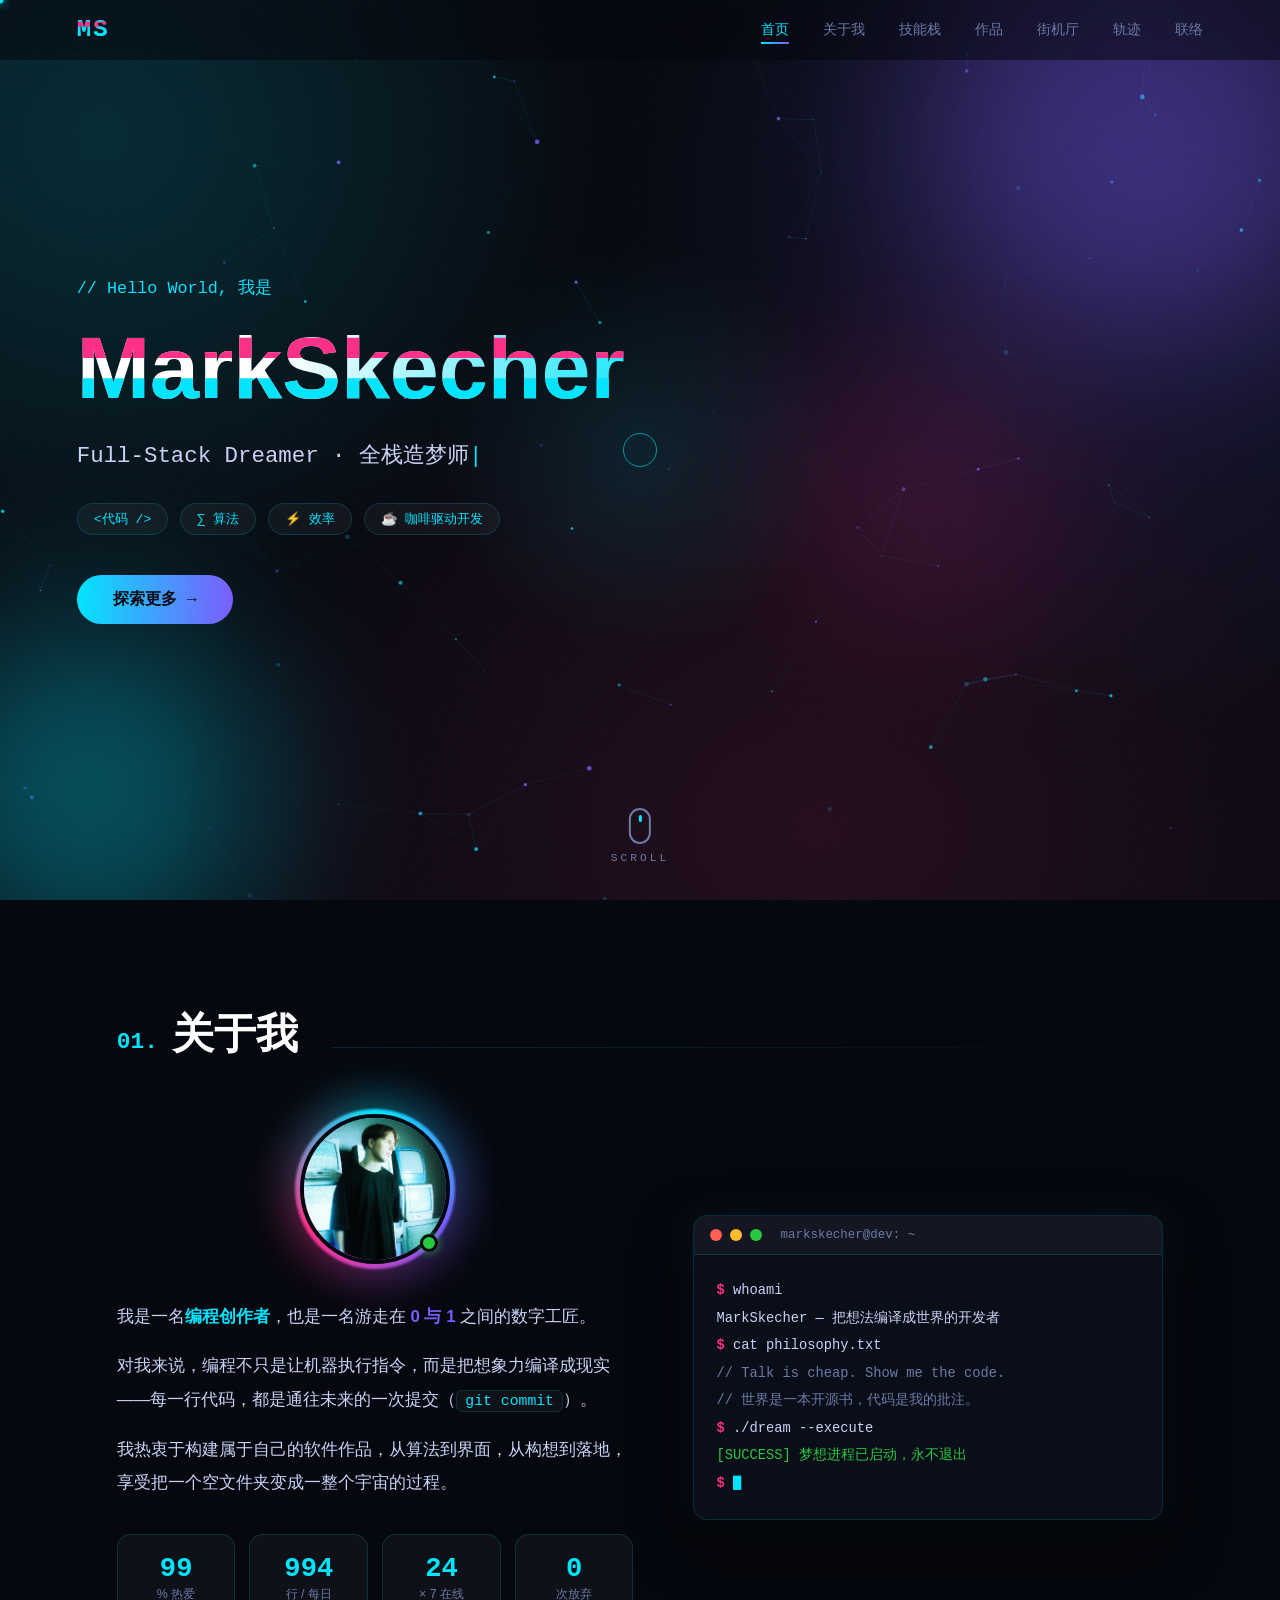
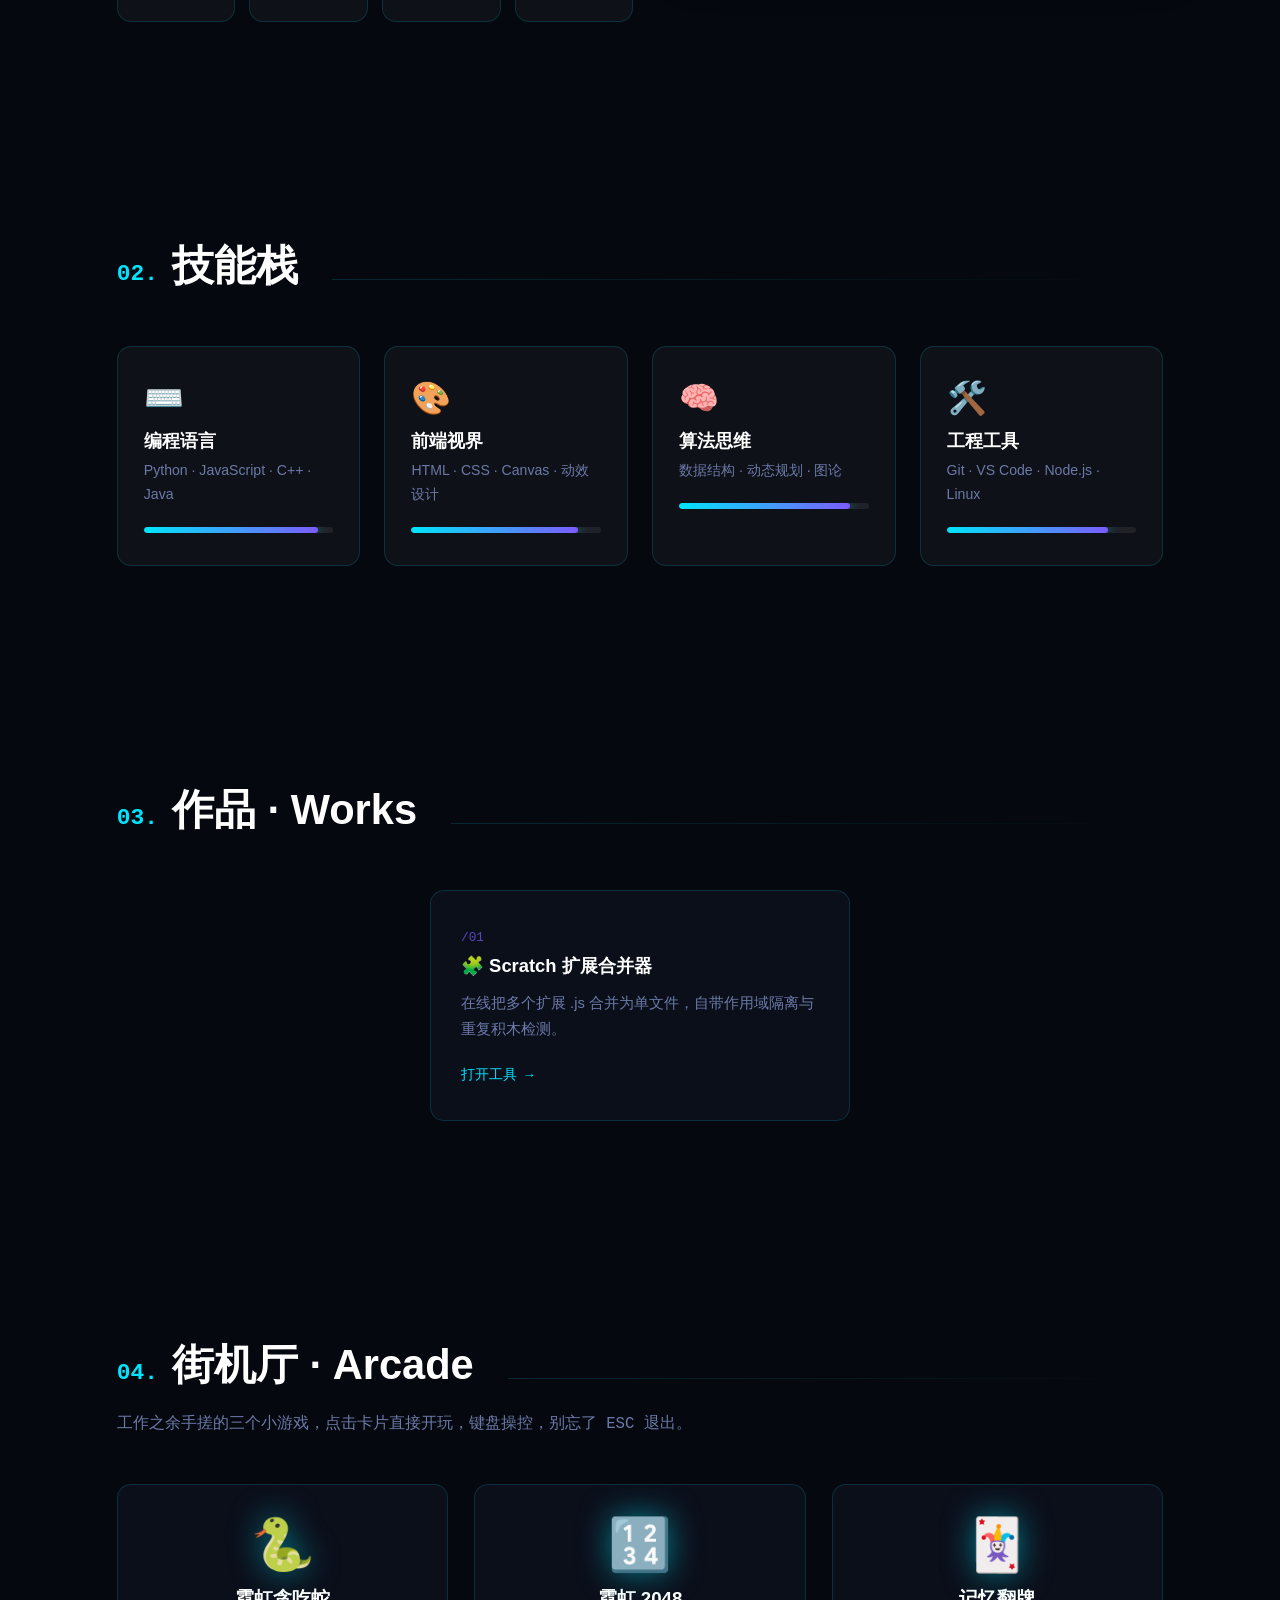
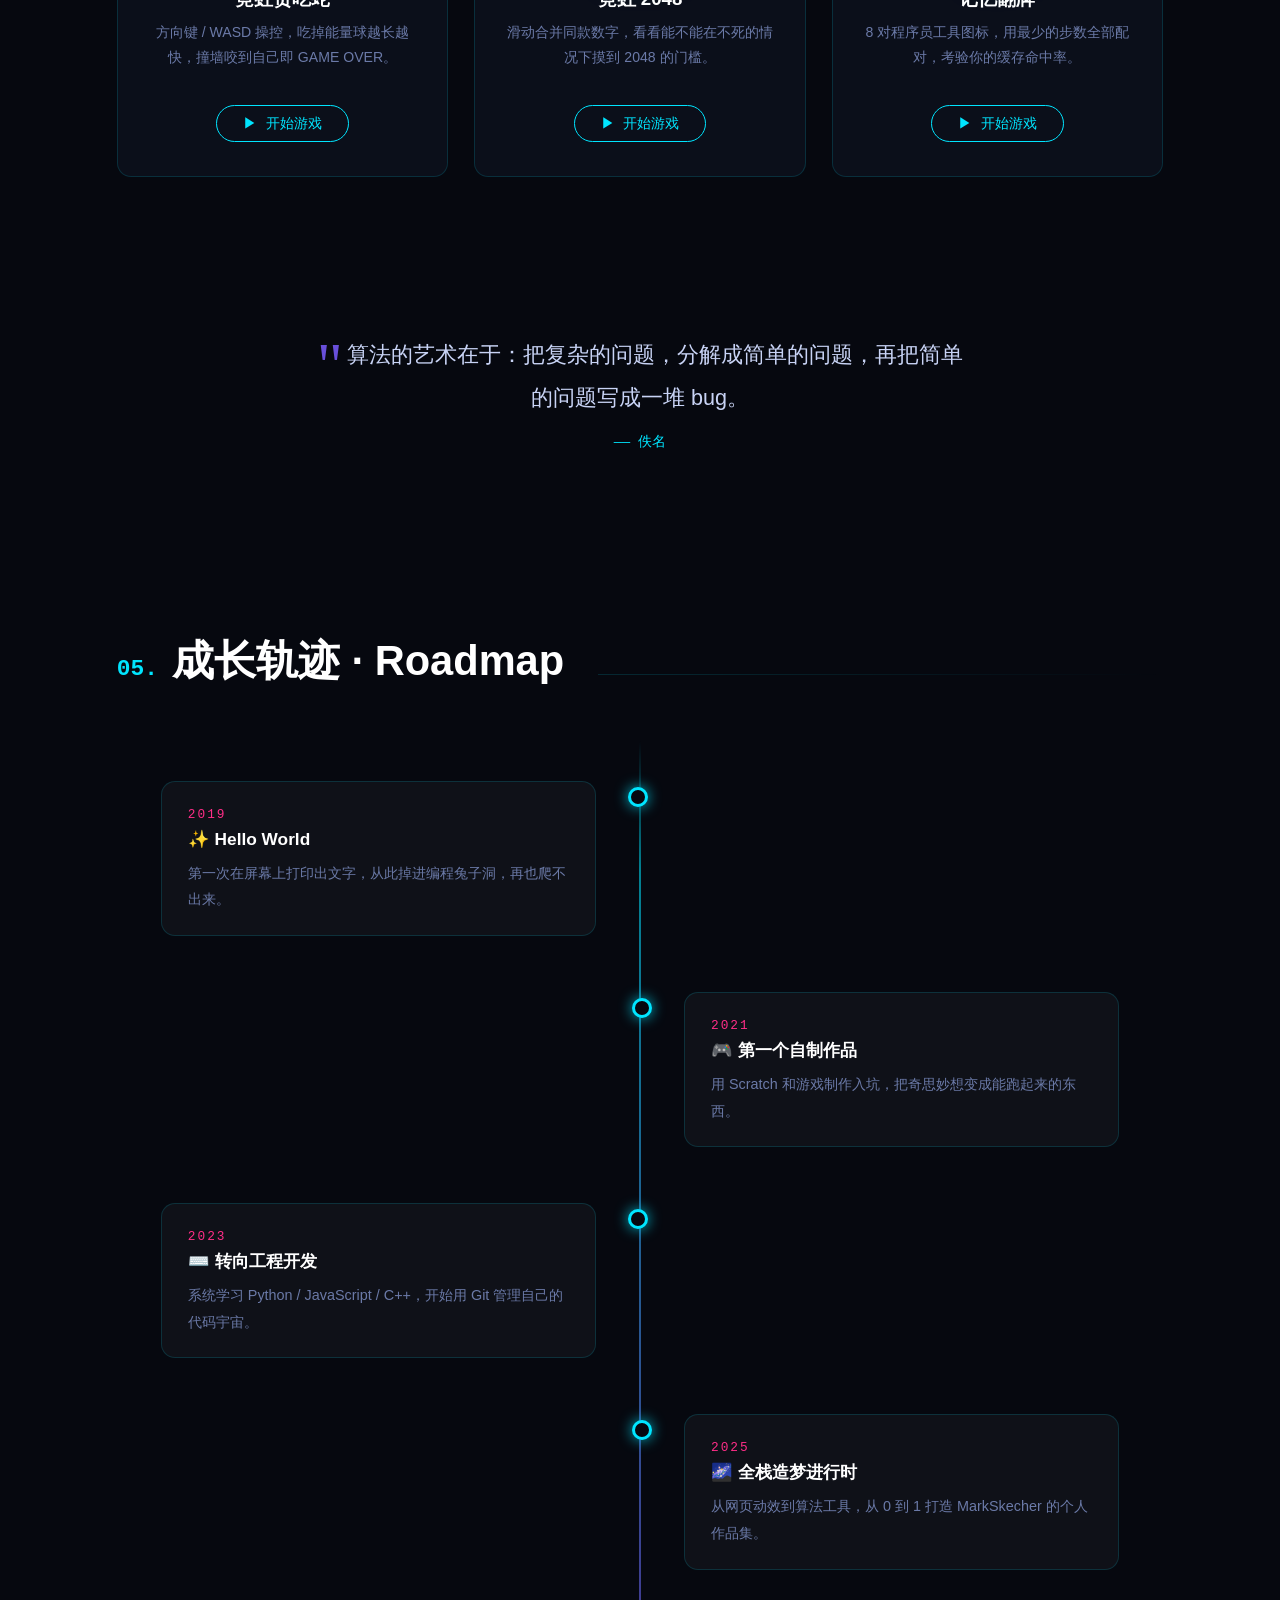
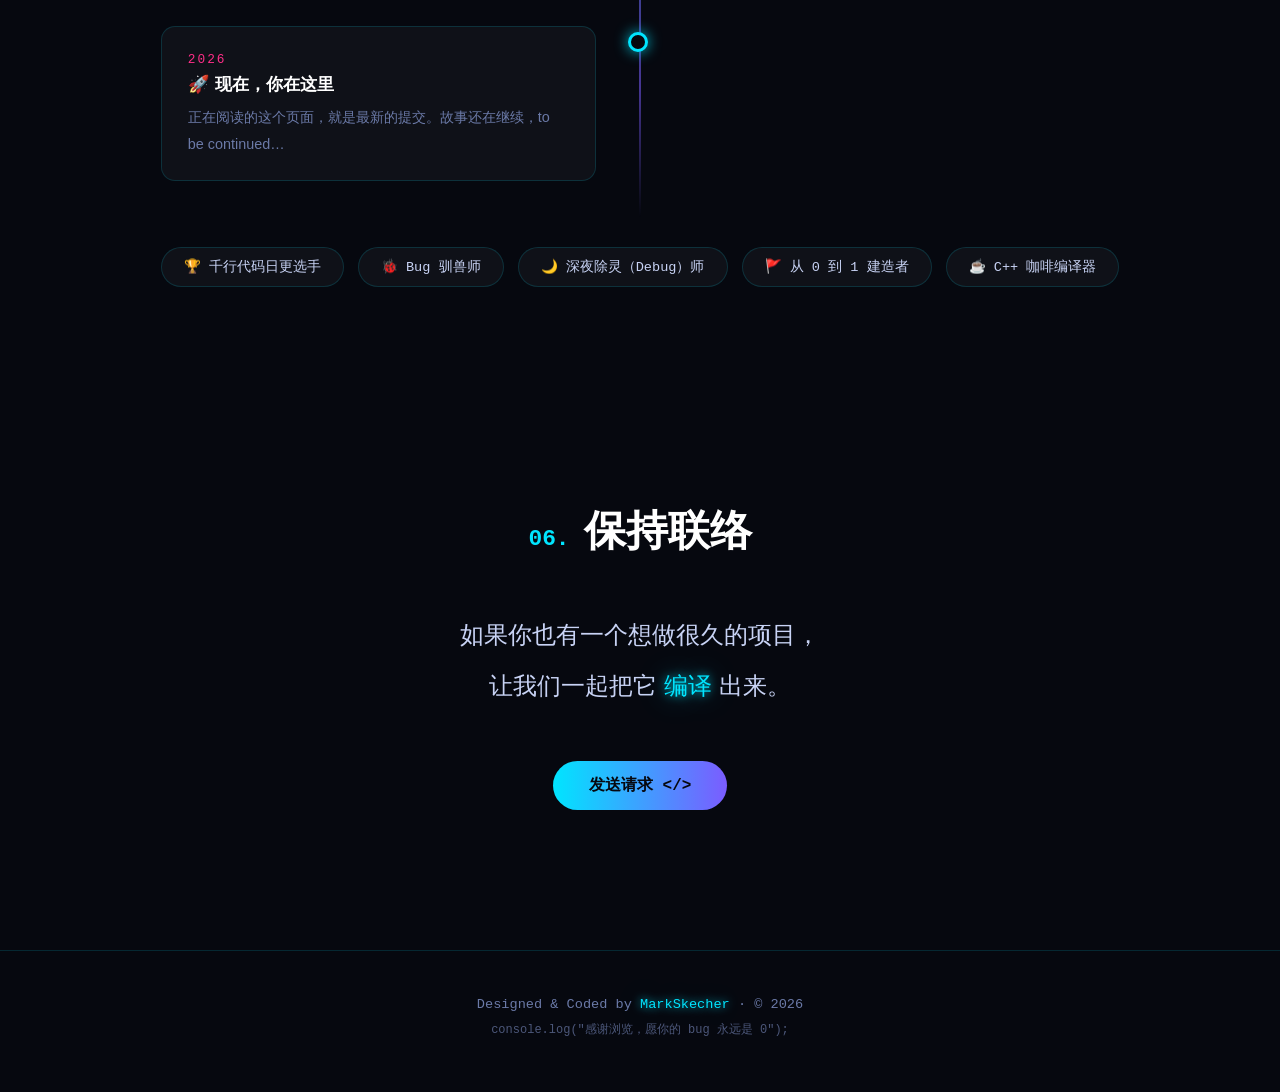
==== commit 1dd9e0f1: "Add files via upload" ====
--- a/index.html
+++ b/index.html
@@ -147,26 +147,12 @@
   <section id="works" class="section">
     <h2 class="section-title reveal"><span class="index">03.</span>作品 · Works</h2>
     <div class="works-grid">
-      <a class="work-card reveal tilt" href="javascript:void(0)">
+      <a class="work-card reveal tilt" href="extension-merger.html">
         <div class="work-glow"></div>
         <span class="work-index">/01</span>
-        <h3>🚀 自制编程作品</h3>
-        <p>从 0 到 1 打造属于自己的软件宇宙，每一个像素都由自己渲染。</p>
-        <span class="work-link">查看源码 →</span>
-      </a>
-      <a class="work-card reveal tilt" href="javascript:void(0)">
-        <div class="work-glow"></div>
-        <span class="work-index">/02</span>
-        <h3>🌌 交互式视觉实验</h3>
-        <p>用 Canvas 与数学函数绘制粒子星系，让代码在屏幕上跳舞。</p>
-        <span class="work-link">进入展览 →</span>
-      </a>
-      <a class="work-card reveal tilt" href="javascript:void(0)">
-        <div class="work-glow"></div>
-        <span class="work-index">/03</span>
-        <h3>🤖 效率工具集</h3>
-        <p>写给自己用的自动化脚本与小工具，把重复的事交给机器。</p>
-        <span class="work-link">立即体验 →</span>
+        <h3>🧩 Scratch 扩展合并器</h3>
+        <p>在线把多个扩展 .js 合并为单文件，自带作用域隔离与重复积木检测。</p>
+        <span class="work-link">打开工具 →</span>
       </a>
     </div>
   </section>
--- a/css/layout.css
+++ b/css/layout.css
@@ -228,7 +228,8 @@
 }
 .works-grid {
   display: grid;
-  grid-template-columns: repeat(auto-fit, minmax(280px, 1fr));
+  grid-template-columns: repeat(auto-fit, minmax(280px, 420px));
+  justify-content: center;
   gap: 26px;
 }
 
